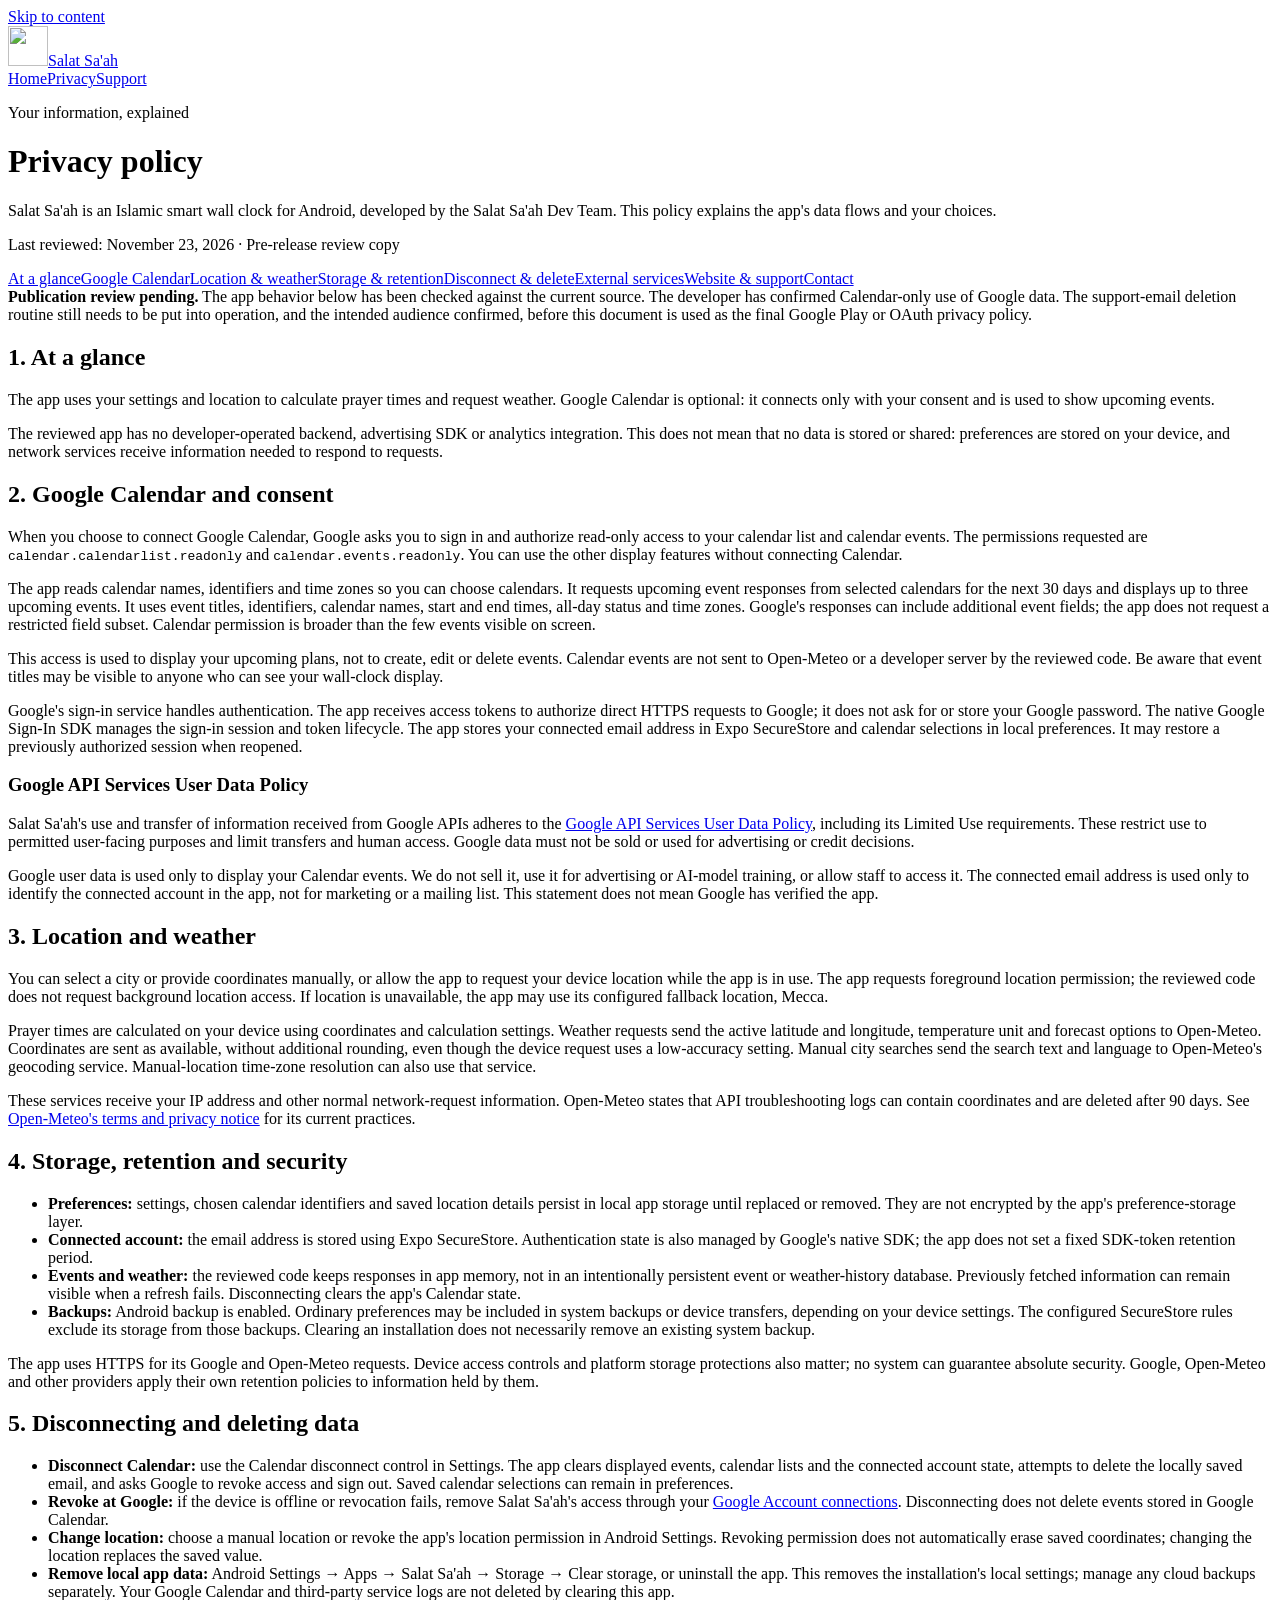
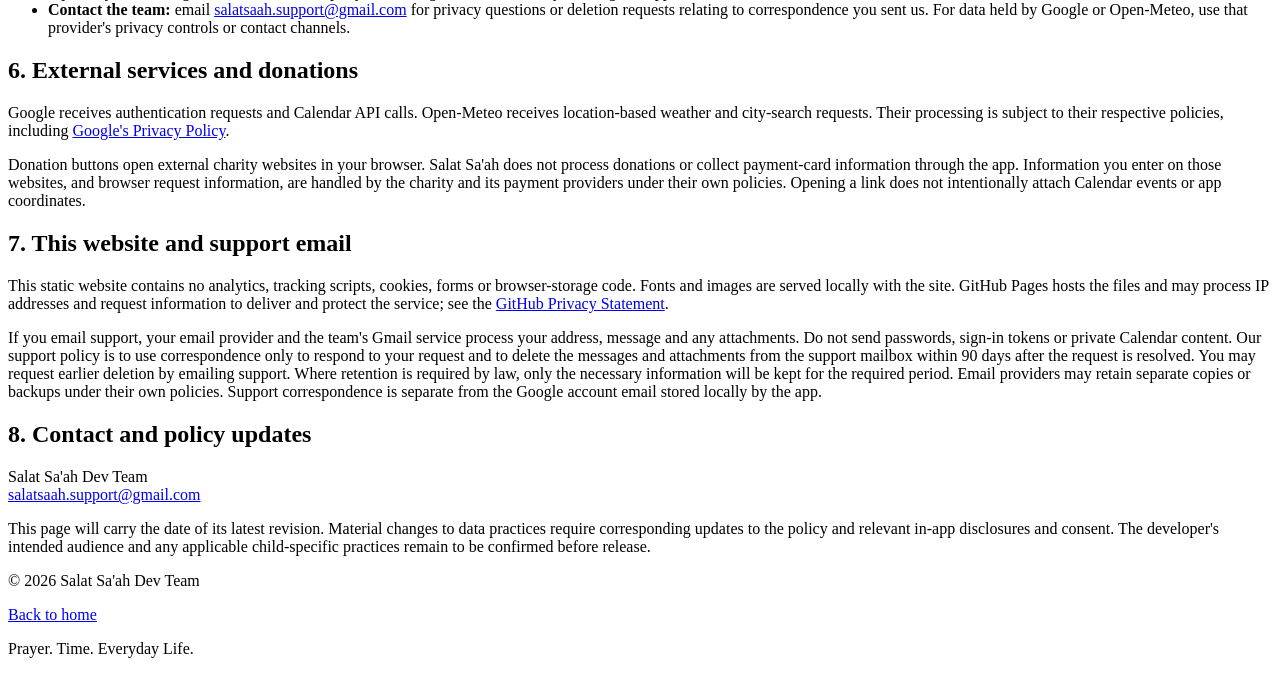
==== privacy.html @ 840f4ec7 "Add files via upload" ====
<!doctype html>
<html lang="en">
<head>
  <meta charset="utf-8">
  <meta name="viewport" content="width=device-width, initial-scale=1">
  <meta name="description" content="How Salat Sa'ah handles Calendar access, location, local storage and your privacy choices.">
  <meta name="theme-color" content="#f8f5ed">
  <title>Privacy Policy — Salat Sa'ah</title>
  <link rel="icon" href="assets/icon.png" type="image/png">
  <link rel="stylesheet" href="assets/styles.css">
</head>
<body>
  <a class="skip" href="#main">Skip to content</a>
  <header class="header wrap"><a class="brand" href="index.html"><img src="assets/icon.png" alt="" width="40" height="40">Salat Sa'ah</a><nav aria-label="Main navigation"><a href="index.html">Home</a><a href="privacy.html" aria-current="page">Privacy</a><a href="mailto:salatsaah.support@gmail.com">Support</a></nav></header>
  <main id="main" class="wrap">
    <div class="policy-head"><p class="eyebrow">Your information, explained</p><h1>Privacy policy</h1><p class="intro">Salat Sa'ah is an Islamic smart wall clock for Android, developed by the Salat Sa'ah Dev Team. This policy explains the app's data flows and your choices.</p><p class="small">Last reviewed: November 23, 2026 · Pre-release review copy</p></div>
    <div class="policy-layout">
      <nav class="policy-nav" aria-label="Privacy policy sections"><a href="#overview">At a glance</a><a href="#calendar">Google Calendar</a><a href="#location">Location &amp; weather</a><a href="#storage">Storage &amp; retention</a><a href="#choices">Disconnect &amp; delete</a><a href="#sharing">External services</a><a href="#website">Website &amp; support</a><a href="#contact">Contact</a></nav>
      <div class="policy-body">
        <aside class="notice"><strong>Publication review pending.</strong> The app behavior below has been checked against the current source. The developer has confirmed Calendar-only use of Google data. The support-email deletion routine still needs to be put into operation, and the intended audience confirmed, before this document is used as the final Google Play or OAuth privacy policy.</aside>
        <section id="overview"><h2>1. At a glance</h2><p>The app uses your settings and location to calculate prayer times and request weather. Google Calendar is optional: it connects only with your consent and is used to show upcoming events.</p><p>The reviewed app has no developer-operated backend, advertising SDK or analytics integration. This does not mean that no data is stored or shared: preferences are stored on your device, and network services receive information needed to respond to requests.</p></section>
        <section id="calendar"><h2>2. Google Calendar and consent</h2><p>When you choose to connect Google Calendar, Google asks you to sign in and authorize read-only access to your calendar list and calendar events. The permissions requested are <code>calendar.calendarlist.readonly</code> and <code>calendar.events.readonly</code>. You can use the other display features without connecting Calendar.</p><p>The app reads calendar names, identifiers and time zones so you can choose calendars. It requests upcoming event responses from selected calendars for the next 30 days and displays up to three upcoming events. It uses event titles, identifiers, calendar names, start and end times, all-day status and time zones. Google's responses can include additional event fields; the app does not request a restricted field subset. Calendar permission is broader than the few events visible on screen.</p><p>This access is used to display your upcoming plans, not to create, edit or delete events. Calendar events are not sent to Open-Meteo or a developer server by the reviewed code. Be aware that event titles may be visible to anyone who can see your wall-clock display.</p><p>Google's sign-in service handles authentication. The app receives access tokens to authorize direct HTTPS requests to Google; it does not ask for or store your Google password. The native Google Sign-In SDK manages the sign-in session and token lifecycle. The app stores your connected email address in Expo SecureStore and calendar selections in local preferences. It may restore a previously authorized session when reopened.</p><h3>Google API Services User Data Policy</h3><p>Salat Sa'ah's use and transfer of information received from Google APIs adheres to the <a href="https://developers.google.com/terms/api-services-user-data-policy">Google API Services User Data Policy</a>, including its Limited Use requirements. These restrict use to permitted user-facing purposes and limit transfers and human access. Google data must not be sold or used for advertising or credit decisions.</p><p>Google user data is used only to display your Calendar events. We do not sell it, use it for advertising or AI-model training, or allow staff to access it. The connected email address is used only to identify the connected account in the app, not for marketing or a mailing list. This statement does not mean Google has verified the app.</p></section>
        <section id="location"><h2>3. Location and weather</h2><p>You can select a city or provide coordinates manually, or allow the app to request your device location while the app is in use. The app requests foreground location permission; the reviewed code does not request background location access. If location is unavailable, the app may use its configured fallback location, Mecca.</p><p>Prayer times are calculated on your device using coordinates and calculation settings. Weather requests send the active latitude and longitude, temperature unit and forecast options to Open-Meteo. Coordinates are sent as available, without additional rounding, even though the device request uses a low-accuracy setting. Manual city searches send the search text and language to Open-Meteo's geocoding service. Manual-location time-zone resolution can also use that service.</p><p>These services receive your IP address and other normal network-request information. Open-Meteo states that API troubleshooting logs can contain coordinates and are deleted after 90 days. See <a href="https://open-meteo.com/en/terms">Open-Meteo's terms and privacy notice</a> for its current practices.</p></section>
        <section id="storage"><h2>4. Storage, retention and security</h2><ul><li><strong>Preferences:</strong> settings, chosen calendar identifiers and saved location details persist in local app storage until replaced or removed. They are not encrypted by the app's preference-storage layer.</li><li><strong>Connected account:</strong> the email address is stored using Expo SecureStore. Authentication state is also managed by Google's native SDK; the app does not set a fixed SDK-token retention period.</li><li><strong>Events and weather:</strong> the reviewed code keeps responses in app memory, not in an intentionally persistent event or weather-history database. Previously fetched information can remain visible when a refresh fails. Disconnecting clears the app's Calendar state.</li><li><strong>Backups:</strong> Android backup is enabled. Ordinary preferences may be included in system backups or device transfers, depending on your device settings. The configured SecureStore rules exclude its storage from those backups. Clearing an installation does not necessarily remove an existing system backup.</li></ul><p>The app uses HTTPS for its Google and Open-Meteo requests. Device access controls and platform storage protections also matter; no system can guarantee absolute security. Google, Open-Meteo and other providers apply their own retention policies to information held by them.</p></section>
        <section id="choices"><h2>5. Disconnecting and deleting data</h2><ul><li><strong>Disconnect Calendar:</strong> use the Calendar disconnect control in Settings. The app clears displayed events, calendar lists and the connected account state, attempts to delete the locally saved email, and asks Google to revoke access and sign out. Saved calendar selections can remain in preferences.</li><li><strong>Revoke at Google:</strong> if the device is offline or revocation fails, remove Salat Sa'ah's access through your <a href="https://myaccount.google.com/connections">Google Account connections</a>. Disconnecting does not delete events stored in Google Calendar.</li><li><strong>Change location:</strong> choose a manual location or revoke the app's location permission in Android Settings. Revoking permission does not automatically erase saved coordinates; changing the location replaces the saved value.</li><li><strong>Remove local app data:</strong> Android Settings → Apps → Salat Sa'ah → Storage → Clear storage, or uninstall the app. This removes the installation's local settings; manage any cloud backups separately. Your Google Calendar and third-party service logs are not deleted by clearing this app.</li><li><strong>Contact the team:</strong> email <a href="mailto:salatsaah.support@gmail.com">salatsaah.support@gmail.com</a> for privacy questions or deletion requests relating to correspondence you sent us. For data held by Google or Open-Meteo, use that provider's privacy controls or contact channels.</li></ul></section>
        <section id="sharing"><h2>6. External services and donations</h2><p>Google receives authentication requests and Calendar API calls. Open-Meteo receives location-based weather and city-search requests. Their processing is subject to their respective policies, including <a href="https://policies.google.com/privacy">Google's Privacy Policy</a>.</p><p>Donation buttons open external charity websites in your browser. Salat Sa'ah does not process donations or collect payment-card information through the app. Information you enter on those websites, and browser request information, are handled by the charity and its payment providers under their own policies. Opening a link does not intentionally attach Calendar events or app coordinates.</p></section>
        <section id="website"><h2>7. This website and support email</h2><p>This static website contains no analytics, tracking scripts, cookies, forms or browser-storage code. Fonts and images are served locally with the site. GitHub Pages hosts the files and may process IP addresses and request information to deliver and protect the service; see the <a href="https://docs.github.com/en/site-policy/privacy-policies/github-general-privacy-statement">GitHub Privacy Statement</a>.</p><p>If you email support, your email provider and the team's Gmail service process your address, message and any attachments. Do not send passwords, sign-in tokens or private Calendar content. Our support policy is to use correspondence only to respond to your request and to delete the messages and attachments from the support mailbox within 90 days after the request is resolved. You may request earlier deletion by emailing support. Where retention is required by law, only the necessary information will be kept for the required period. Email providers may retain separate copies or backups under their own policies. Support correspondence is separate from the Google account email stored locally by the app.</p></section>
        <section id="contact"><h2>8. Contact and policy updates</h2><p>Salat Sa'ah Dev Team<br><a href="mailto:salatsaah.support@gmail.com">salatsaah.support@gmail.com</a></p><p>This page will carry the date of its latest revision. Material changes to data practices require corresponding updates to the policy and relevant in-app disclosures and consent. The developer's intended audience and any applicable child-specific practices remain to be confirmed before release.</p></section>
      </div>
    </div>
  </main>
  <footer class="footer wrap"><p>© 2026 Salat Sa'ah Dev Team</p><a href="index.html">Back to home</a><p>Prayer. Time. Everyday Life.</p></footer>
</body>
</html>
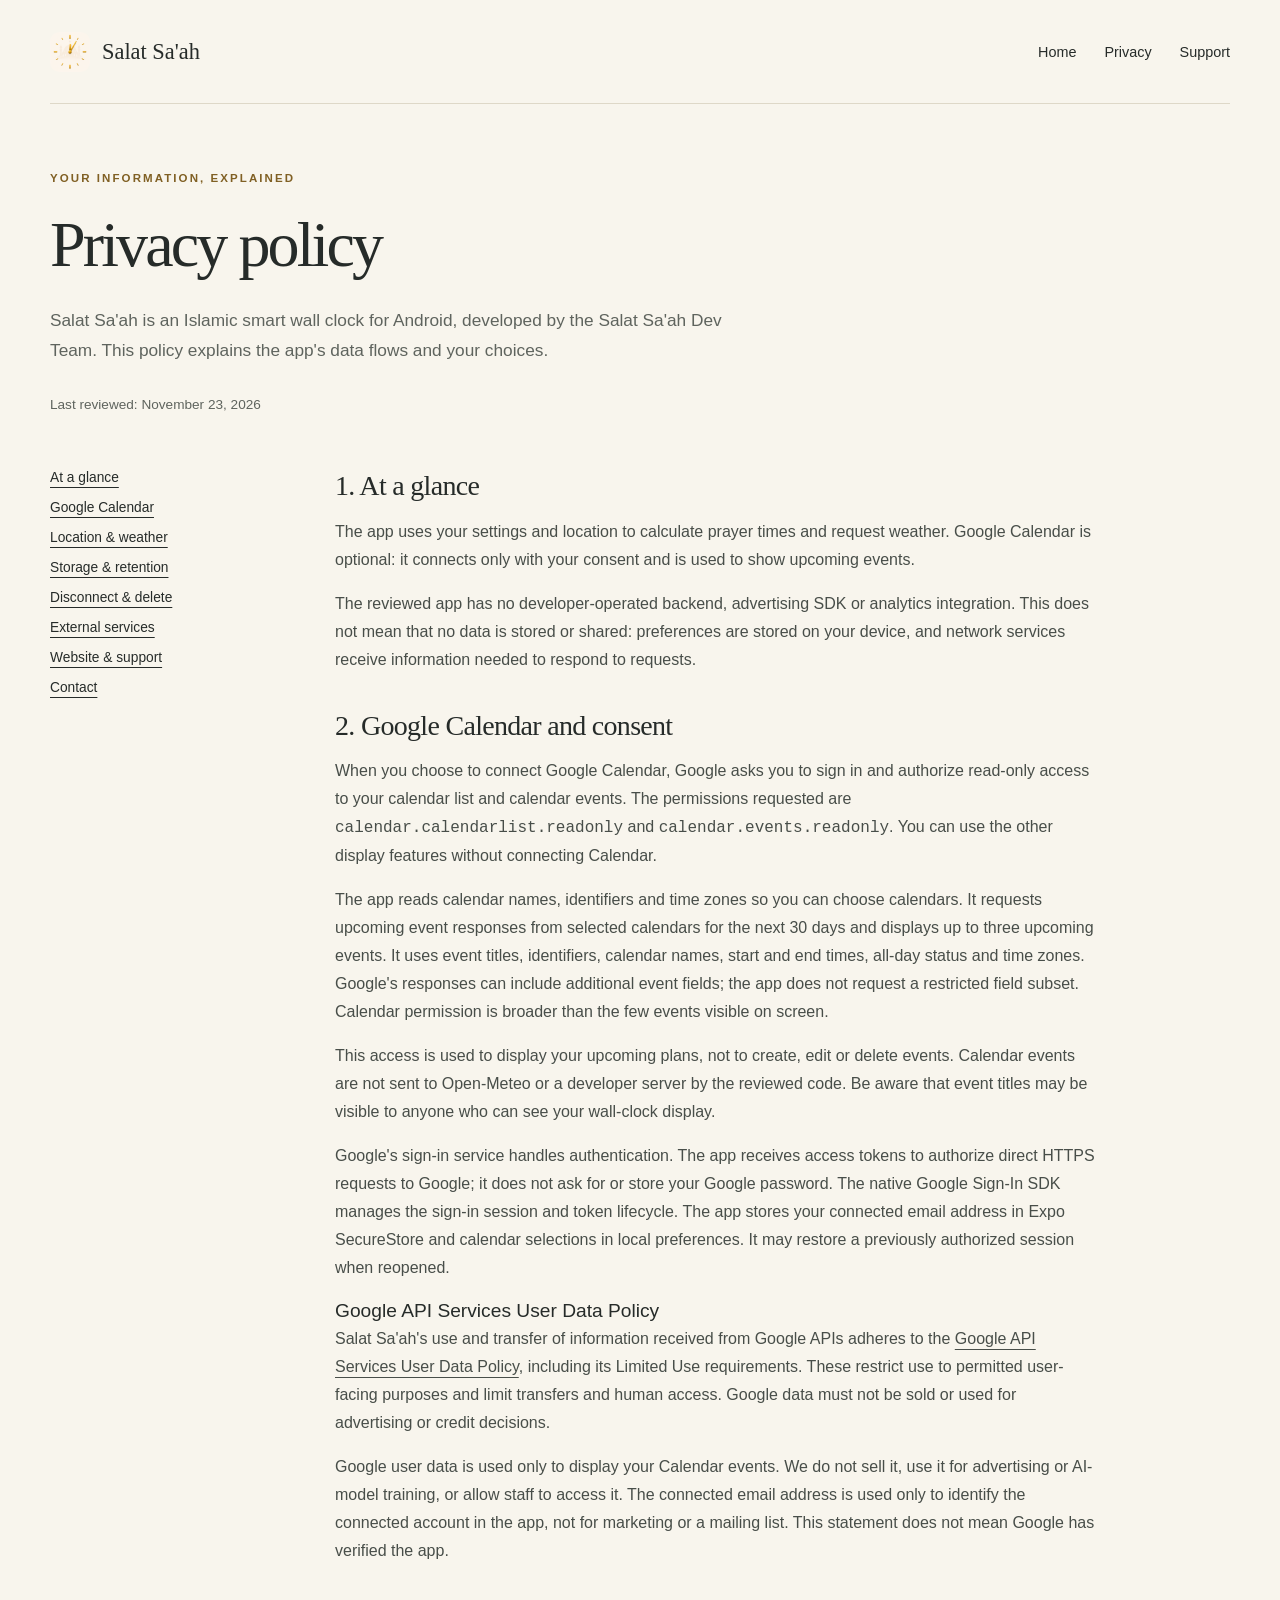
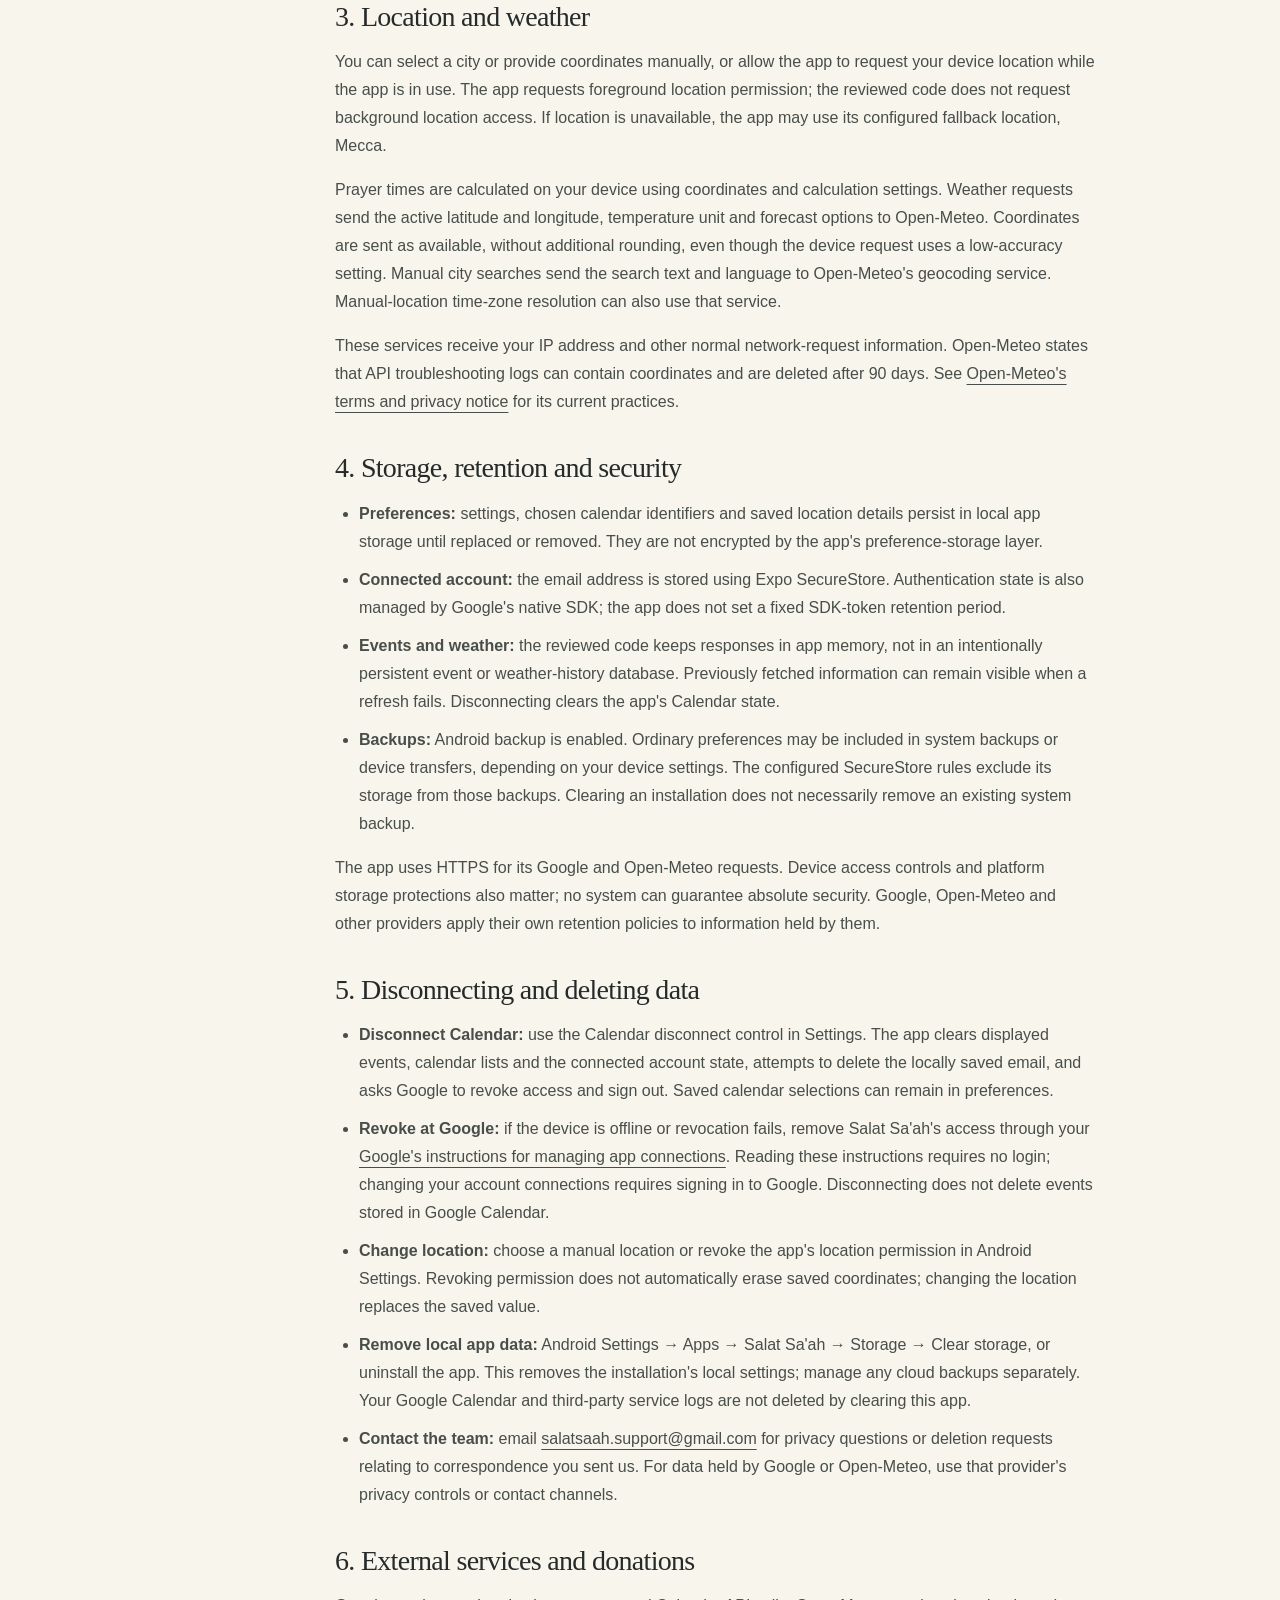
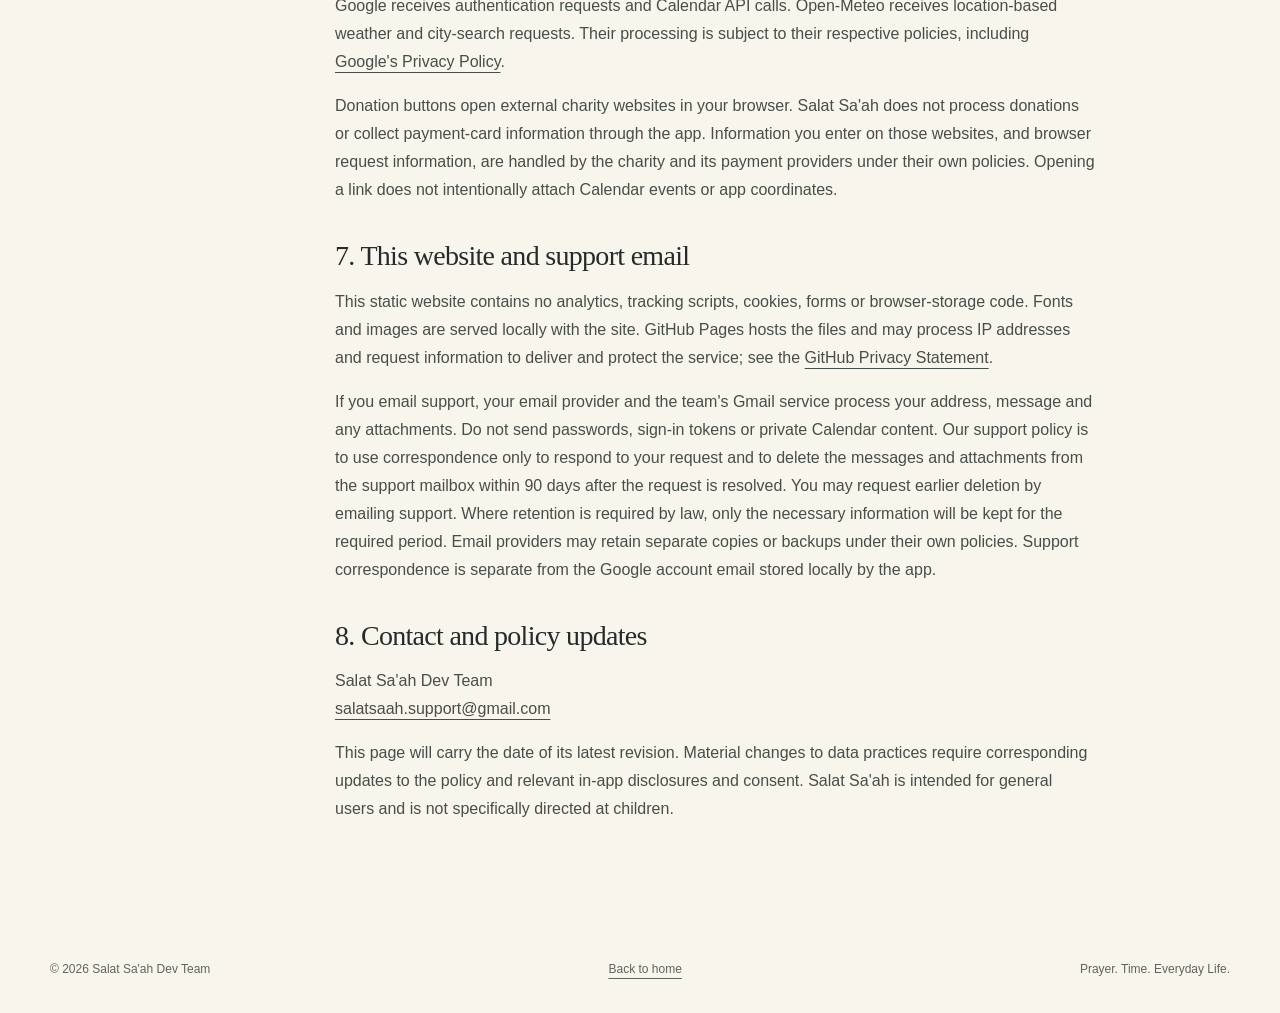
==== commit f89f354b: "Add files via upload" ====
--- a/privacy.html
+++ b/privacy.html
@@ -13,19 +13,18 @@
   <a class="skip" href="#main">Skip to content</a>
   <header class="header wrap"><a class="brand" href="index.html"><img src="assets/icon.png" alt="" width="40" height="40">Salat Sa'ah</a><nav aria-label="Main navigation"><a href="index.html">Home</a><a href="privacy.html" aria-current="page">Privacy</a><a href="mailto:salatsaah.support@gmail.com">Support</a></nav></header>
   <main id="main" class="wrap">
-    <div class="policy-head"><p class="eyebrow">Your information, explained</p><h1>Privacy policy</h1><p class="intro">Salat Sa'ah is an Islamic smart wall clock for Android, developed by the Salat Sa'ah Dev Team. This policy explains the app's data flows and your choices.</p><p class="small">Last reviewed: November 23, 2026 · Pre-release review copy</p></div>
+    <div class="policy-head"><p class="eyebrow">Your information, explained</p><h1>Privacy policy</h1><p class="intro">Salat Sa'ah is an Islamic smart wall clock for Android, developed by the Salat Sa'ah Dev Team. This policy explains the app's data flows and your choices.</p><p class="small">Last reviewed: November 23, 2026</p></div>
     <div class="policy-layout">
       <nav class="policy-nav" aria-label="Privacy policy sections"><a href="#overview">At a glance</a><a href="#calendar">Google Calendar</a><a href="#location">Location &amp; weather</a><a href="#storage">Storage &amp; retention</a><a href="#choices">Disconnect &amp; delete</a><a href="#sharing">External services</a><a href="#website">Website &amp; support</a><a href="#contact">Contact</a></nav>
       <div class="policy-body">
-        <aside class="notice"><strong>Publication review pending.</strong> The app behavior below has been checked against the current source. The developer has confirmed Calendar-only use of Google data. The support-email deletion routine still needs to be put into operation, and the intended audience confirmed, before this document is used as the final Google Play or OAuth privacy policy.</aside>
         <section id="overview"><h2>1. At a glance</h2><p>The app uses your settings and location to calculate prayer times and request weather. Google Calendar is optional: it connects only with your consent and is used to show upcoming events.</p><p>The reviewed app has no developer-operated backend, advertising SDK or analytics integration. This does not mean that no data is stored or shared: preferences are stored on your device, and network services receive information needed to respond to requests.</p></section>
         <section id="calendar"><h2>2. Google Calendar and consent</h2><p>When you choose to connect Google Calendar, Google asks you to sign in and authorize read-only access to your calendar list and calendar events. The permissions requested are <code>calendar.calendarlist.readonly</code> and <code>calendar.events.readonly</code>. You can use the other display features without connecting Calendar.</p><p>The app reads calendar names, identifiers and time zones so you can choose calendars. It requests upcoming event responses from selected calendars for the next 30 days and displays up to three upcoming events. It uses event titles, identifiers, calendar names, start and end times, all-day status and time zones. Google's responses can include additional event fields; the app does not request a restricted field subset. Calendar permission is broader than the few events visible on screen.</p><p>This access is used to display your upcoming plans, not to create, edit or delete events. Calendar events are not sent to Open-Meteo or a developer server by the reviewed code. Be aware that event titles may be visible to anyone who can see your wall-clock display.</p><p>Google's sign-in service handles authentication. The app receives access tokens to authorize direct HTTPS requests to Google; it does not ask for or store your Google password. The native Google Sign-In SDK manages the sign-in session and token lifecycle. The app stores your connected email address in Expo SecureStore and calendar selections in local preferences. It may restore a previously authorized session when reopened.</p><h3>Google API Services User Data Policy</h3><p>Salat Sa'ah's use and transfer of information received from Google APIs adheres to the <a href="https://developers.google.com/terms/api-services-user-data-policy">Google API Services User Data Policy</a>, including its Limited Use requirements. These restrict use to permitted user-facing purposes and limit transfers and human access. Google data must not be sold or used for advertising or credit decisions.</p><p>Google user data is used only to display your Calendar events. We do not sell it, use it for advertising or AI-model training, or allow staff to access it. The connected email address is used only to identify the connected account in the app, not for marketing or a mailing list. This statement does not mean Google has verified the app.</p></section>
         <section id="location"><h2>3. Location and weather</h2><p>You can select a city or provide coordinates manually, or allow the app to request your device location while the app is in use. The app requests foreground location permission; the reviewed code does not request background location access. If location is unavailable, the app may use its configured fallback location, Mecca.</p><p>Prayer times are calculated on your device using coordinates and calculation settings. Weather requests send the active latitude and longitude, temperature unit and forecast options to Open-Meteo. Coordinates are sent as available, without additional rounding, even though the device request uses a low-accuracy setting. Manual city searches send the search text and language to Open-Meteo's geocoding service. Manual-location time-zone resolution can also use that service.</p><p>These services receive your IP address and other normal network-request information. Open-Meteo states that API troubleshooting logs can contain coordinates and are deleted after 90 days. See <a href="https://open-meteo.com/en/terms">Open-Meteo's terms and privacy notice</a> for its current practices.</p></section>
         <section id="storage"><h2>4. Storage, retention and security</h2><ul><li><strong>Preferences:</strong> settings, chosen calendar identifiers and saved location details persist in local app storage until replaced or removed. They are not encrypted by the app's preference-storage layer.</li><li><strong>Connected account:</strong> the email address is stored using Expo SecureStore. Authentication state is also managed by Google's native SDK; the app does not set a fixed SDK-token retention period.</li><li><strong>Events and weather:</strong> the reviewed code keeps responses in app memory, not in an intentionally persistent event or weather-history database. Previously fetched information can remain visible when a refresh fails. Disconnecting clears the app's Calendar state.</li><li><strong>Backups:</strong> Android backup is enabled. Ordinary preferences may be included in system backups or device transfers, depending on your device settings. The configured SecureStore rules exclude its storage from those backups. Clearing an installation does not necessarily remove an existing system backup.</li></ul><p>The app uses HTTPS for its Google and Open-Meteo requests. Device access controls and platform storage protections also matter; no system can guarantee absolute security. Google, Open-Meteo and other providers apply their own retention policies to information held by them.</p></section>
-        <section id="choices"><h2>5. Disconnecting and deleting data</h2><ul><li><strong>Disconnect Calendar:</strong> use the Calendar disconnect control in Settings. The app clears displayed events, calendar lists and the connected account state, attempts to delete the locally saved email, and asks Google to revoke access and sign out. Saved calendar selections can remain in preferences.</li><li><strong>Revoke at Google:</strong> if the device is offline or revocation fails, remove Salat Sa'ah's access through your <a href="https://myaccount.google.com/connections">Google Account connections</a>. Disconnecting does not delete events stored in Google Calendar.</li><li><strong>Change location:</strong> choose a manual location or revoke the app's location permission in Android Settings. Revoking permission does not automatically erase saved coordinates; changing the location replaces the saved value.</li><li><strong>Remove local app data:</strong> Android Settings → Apps → Salat Sa'ah → Storage → Clear storage, or uninstall the app. This removes the installation's local settings; manage any cloud backups separately. Your Google Calendar and third-party service logs are not deleted by clearing this app.</li><li><strong>Contact the team:</strong> email <a href="mailto:salatsaah.support@gmail.com">salatsaah.support@gmail.com</a> for privacy questions or deletion requests relating to correspondence you sent us. For data held by Google or Open-Meteo, use that provider's privacy controls or contact channels.</li></ul></section>
+        <section id="choices"><h2>5. Disconnecting and deleting data</h2><ul><li><strong>Disconnect Calendar:</strong> use the Calendar disconnect control in Settings. The app clears displayed events, calendar lists and the connected account state, attempts to delete the locally saved email, and asks Google to revoke access and sign out. Saved calendar selections can remain in preferences.</li><li><strong>Revoke at Google:</strong> if the device is offline or revocation fails, remove Salat Sa'ah's access through your <a href="https://support.google.com/accounts/answer/13533235">Google's instructions for managing app connections</a>. Reading these instructions requires no login; changing your account connections requires signing in to Google. Disconnecting does not delete events stored in Google Calendar.</li><li><strong>Change location:</strong> choose a manual location or revoke the app's location permission in Android Settings. Revoking permission does not automatically erase saved coordinates; changing the location replaces the saved value.</li><li><strong>Remove local app data:</strong> Android Settings → Apps → Salat Sa'ah → Storage → Clear storage, or uninstall the app. This removes the installation's local settings; manage any cloud backups separately. Your Google Calendar and third-party service logs are not deleted by clearing this app.</li><li><strong>Contact the team:</strong> email <a href="mailto:salatsaah.support@gmail.com">salatsaah.support@gmail.com</a> for privacy questions or deletion requests relating to correspondence you sent us. For data held by Google or Open-Meteo, use that provider's privacy controls or contact channels.</li></ul></section>
         <section id="sharing"><h2>6. External services and donations</h2><p>Google receives authentication requests and Calendar API calls. Open-Meteo receives location-based weather and city-search requests. Their processing is subject to their respective policies, including <a href="https://policies.google.com/privacy">Google's Privacy Policy</a>.</p><p>Donation buttons open external charity websites in your browser. Salat Sa'ah does not process donations or collect payment-card information through the app. Information you enter on those websites, and browser request information, are handled by the charity and its payment providers under their own policies. Opening a link does not intentionally attach Calendar events or app coordinates.</p></section>
         <section id="website"><h2>7. This website and support email</h2><p>This static website contains no analytics, tracking scripts, cookies, forms or browser-storage code. Fonts and images are served locally with the site. GitHub Pages hosts the files and may process IP addresses and request information to deliver and protect the service; see the <a href="https://docs.github.com/en/site-policy/privacy-policies/github-general-privacy-statement">GitHub Privacy Statement</a>.</p><p>If you email support, your email provider and the team's Gmail service process your address, message and any attachments. Do not send passwords, sign-in tokens or private Calendar content. Our support policy is to use correspondence only to respond to your request and to delete the messages and attachments from the support mailbox within 90 days after the request is resolved. You may request earlier deletion by emailing support. Where retention is required by law, only the necessary information will be kept for the required period. Email providers may retain separate copies or backups under their own policies. Support correspondence is separate from the Google account email stored locally by the app.</p></section>
-        <section id="contact"><h2>8. Contact and policy updates</h2><p>Salat Sa'ah Dev Team<br><a href="mailto:salatsaah.support@gmail.com">salatsaah.support@gmail.com</a></p><p>This page will carry the date of its latest revision. Material changes to data practices require corresponding updates to the policy and relevant in-app disclosures and consent. The developer's intended audience and any applicable child-specific practices remain to be confirmed before release.</p></section>
+        <section id="contact"><h2>8. Contact and policy updates</h2><p>Salat Sa'ah Dev Team<br><a href="mailto:salatsaah.support@gmail.com">salatsaah.support@gmail.com</a></p><p>This page will carry the date of its latest revision. Material changes to data practices require corresponding updates to the policy and relevant in-app disclosures and consent. Salat Sa'ah is intended for general users and is not specifically directed at children.</p></section>
       </div>
     </div>
   </main>
--- a/assets/styles.css
+++ b/assets/styles.css
@@ -0,0 +1,7 @@
+:root{color-scheme:light;--ivory:#f8f5ed;--paper:#fffdf8;--ink:#262b29;--muted:#5f645e;--gold:#806024;--line:#ded8c8;--dark:#242b28;--pale-gold:#e0c791;font-family:Arial,Helvetica,sans-serif;color:var(--ink);background:var(--ivory);font-synthesis:none}
+*{box-sizing:border-box}html{scroll-behavior:smooth;scroll-padding-top:24px}body{margin:0}a{color:inherit;text-underline-offset:5px}a:hover{text-decoration-thickness:2px}a:focus-visible{outline:3px solid #96722e;outline-offset:6px;border-radius:2px}img{max-width:100%;height:auto}p{line-height:1.7;margin:0 0 1rem}h1,h2,h3{font-weight:400;margin:0}h1,h2{font-family:Georgia,'Times New Roman',serif;letter-spacing:-.045em}h1{font-size:clamp(3.25rem,5.8vw,5.8rem);line-height:1.06}h1 em{color:var(--gold);font-style:normal}h2{font-size:clamp(2.5rem,4vw,3.7rem);line-height:1.12}h3{font-size:1.2rem;line-height:1.4}.wrap{width:min(1180px,calc(100% - 96px));margin-inline:auto}.skip{position:absolute;left:20px;top:-100px;background:white;padding:16px;z-index:10}.skip:focus{top:12px}.header{min-height:104px;display:flex;align-items:center;justify-content:space-between;border-bottom:1px solid var(--line);gap:24px}.brand{font-family:Georgia,serif;font-size:1.4rem;display:flex;align-items:center;gap:12px;text-decoration:none;white-space:nowrap}.brand img{border-radius:9px}.header nav{display:flex;gap:28px;font-size:.9rem}.header nav a{text-decoration:none}.header nav a:hover{text-decoration:underline}.hero{display:grid;grid-template-columns:1.25fr 1fr;gap:64px;align-items:center;padding-block:90px 100px}.eyebrow{text-transform:uppercase;font-size:.72rem;font-weight:700;letter-spacing:.18em;color:var(--gold);margin-bottom:22px}.intro{font-size:1.08rem;color:var(--muted);max-width:520px;margin:28px 0}.button{display:inline-flex;gap:28px;align-items:center;background:var(--ink);color:var(--paper);padding:17px 23px;border-radius:4px;text-decoration:none;font-size:.95rem}.button:hover{background:#414b45}.availability{font-size:.78rem;color:var(--muted);margin:18px 0 0}.hero-icon{margin:0;padding:26px 18px 0}.hero-icon img{display:block;border-radius:21%;box-shadow:0 24px 55px #79643119;border:1px solid #ece3d2}.hero-icon figcaption{text-align:center;font-size:.76rem;letter-spacing:.23em;color:var(--gold);margin-top:28px}.hero-icon figcaption span{display:block;color:var(--muted);letter-spacing:.02em;font-size:.75rem;margin-top:10px}.features{background:var(--dark);color:var(--paper);padding:78px 0 85px}.features .eyebrow,.number{color:var(--pale-gold)}.section-heading{max-width:640px}.section-heading>p:last-child{color:#c5cbc5;margin:22px 0 0}.feature-grid{display:grid;grid-template-columns:repeat(3,1fr);column-gap:48px;row-gap:40px;margin-top:52px}.feature-grid article{border-top:1px solid #596058;padding-top:23px}.number{font-size:.65rem;letter-spacing:.14em;display:block;margin-bottom:27px}.feature-grid h3{margin-bottom:12px}.feature-grid p{font-size:.94rem;color:#c5cbc5;margin:0}.adapt{display:grid;grid-template-columns:1fr 1fr;gap:90px;padding-block:90px}.adapt-details article{padding:21px 0;border-bottom:1px solid var(--line)}.adapt-details article:first-child{padding-top:0}.adapt-details h3{margin-bottom:7px}.adapt-details p{color:var(--muted);margin:0;font-size:.95rem}.support{background:#efe9da;padding:42px;display:flex;align-items:center;gap:40px;justify-content:space-between;border-radius:6px}.support h2{font-size:2.6rem}.support .eyebrow{margin-bottom:14px}.support p:last-child{max-width:480px;color:var(--muted);margin:17px 0 0}.contact{font-size:.95rem;font-weight:600;overflow-wrap:anywhere}.contact span{margin-left:10px}.footer{padding-block:35px;display:flex;gap:24px;align-items:center;justify-content:space-between;font-size:.75rem;color:var(--muted)}.footer p{margin:0}.policy-head{padding-block:65px 38px;max-width:800px}.policy-head h1{font-size:clamp(3rem,5vw,4.7rem)}.policy-head .intro{max-width:720px}.policy-layout{display:grid;grid-template-columns:220px minmax(0,760px);gap:65px;padding-bottom:65px}.policy-nav{font-size:.86rem;align-self:start;position:sticky;top:28px;display:grid;gap:15px}.policy-body section{margin-bottom:36px}.policy-body h2{font-size:1.75rem;letter-spacing:-.025em;margin:0 0 16px}.policy-body p,.policy-body li{font-size:1rem;line-height:1.75;color:#484e49}.policy-body ul{padding-left:24px}.policy-body li{margin-bottom:10px}.policy-body a{overflow-wrap:anywhere}.notice{border-left:3px solid var(--gold);background:#eee8d9;padding:18px 22px;margin:0 0 32px;font-size:.95rem;line-height:1.6}.small{font-size:.85rem;color:var(--muted)}
+@media(max-width:900px){.wrap{width:calc(100% - 48px)}.hero{gap:28px;padding-block:60px}.hero-icon{padding:0}.feature-grid{gap:32px;grid-template-columns:repeat(2,1fr)}.adapt{gap:40px}.support{display:block}.contact{display:inline-block;margin-top:25px}.policy-layout{grid-template-columns:170px minmax(0,1fr);gap:32px}.footer{flex-wrap:wrap}}
+@media(max-width:600px){.wrap{width:calc(100% - 40px)}.header{padding-block:20px;flex-wrap:wrap;gap:20px;min-height:0}.header nav{gap:24px}.hero{grid-template-columns:1fr;padding-top:45px;gap:45px}.hero-icon{max-width:300px;justify-self:center}.hero h1{font-size:clamp(2.8rem,11vw,3.8rem)}.intro{font-size:1rem}.features{padding-block:55px}.feature-grid{grid-template-columns:1fr;margin-top:35px;gap:30px}.number{margin-bottom:15px}.adapt{grid-template-columns:1fr;padding-block:60px;gap:30px}.support{padding:28px 24px}.support h2{font-size:2.2rem}.contact{font-size:.88rem}.footer{align-items:flex-start;flex-direction:column;gap:17px}.policy-head{padding-top:45px}.policy-layout{grid-template-columns:1fr;gap:35px}.policy-nav{position:static;border-block:1px solid var(--line);padding-block:20px;grid-template-columns:1fr 1fr;font-size:.8rem}.policy-body h2{font-size:1.6rem}}
+.header nav{flex-wrap:wrap}.policy-body code,h1,h2,h3{overflow-wrap:anywhere}.policy-layout>*{min-width:0}.policy-nav a{overflow-wrap:anywhere}
+@media(prefers-reduced-motion:reduce){html{scroll-behavior:auto}}
+@media print{.header nav,.policy-nav,.skip{display:none}.wrap{width:100%}.policy-layout{display:block}.features{background:white;color:black}.feature-grid p,.number{color:black}.hero-icon{max-width:200px}a{overflow-wrap:anywhere}}
